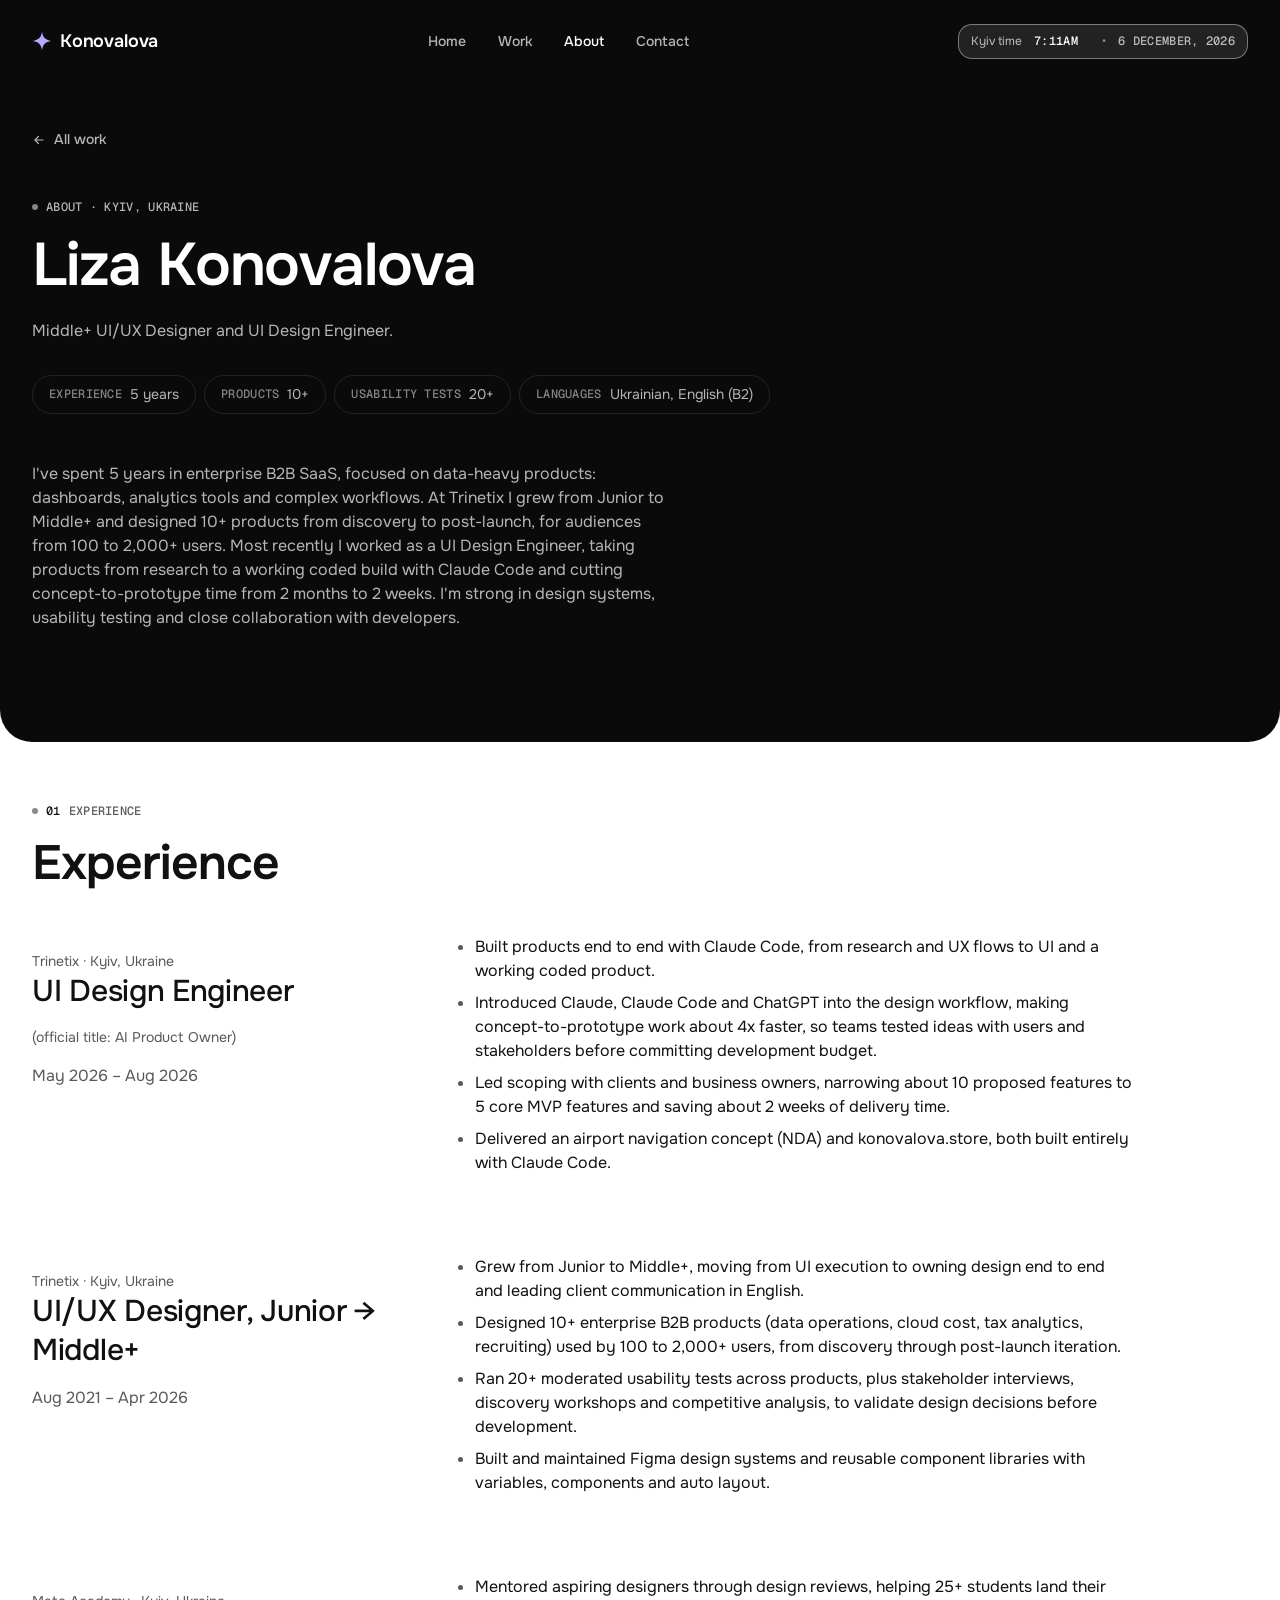
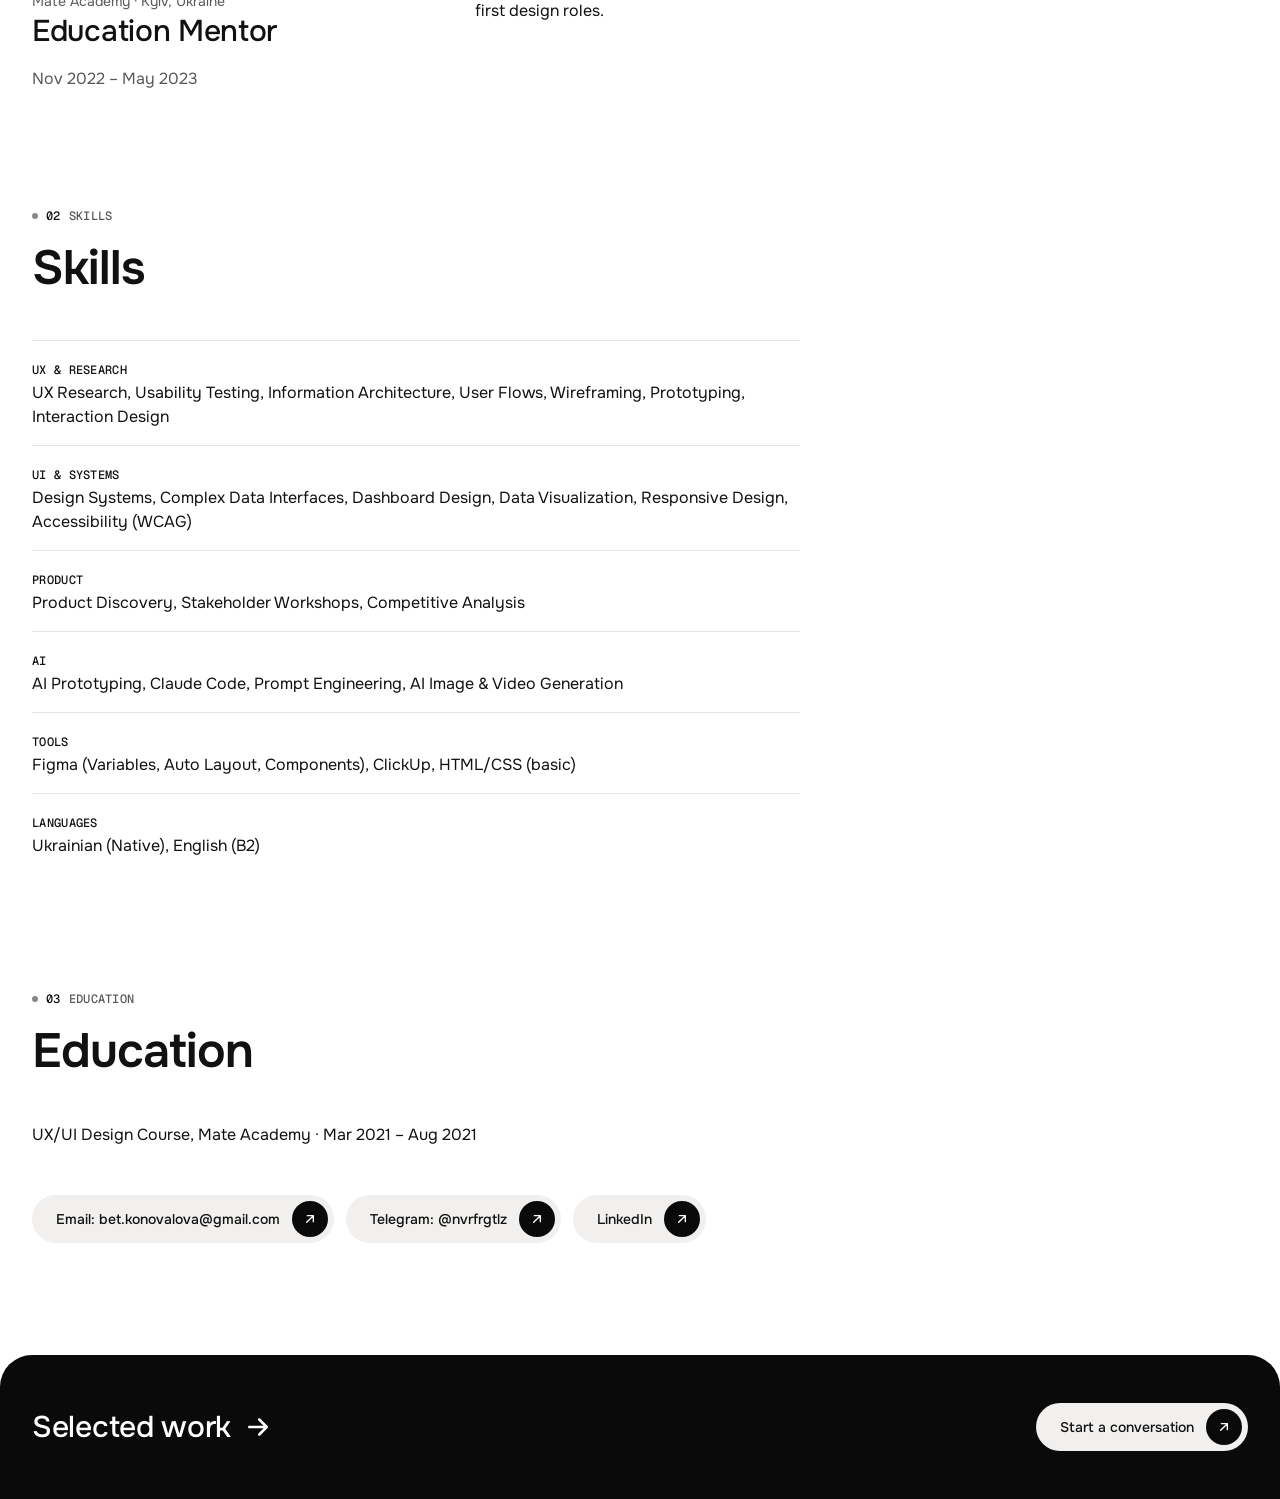
==== about/index.html @ 237c2716 "About page from CV, nav, hero and numbers Co-Authored-By: Claude Opus 5.5 <noreply@anthropic.com>" ====
<!doctype html>
<html lang="en">
<head>
<meta charset="utf-8">
<meta name="viewport" content="width=device-width, initial-scale=1, viewport-fit=cover">
<title>About — Konovalova</title>
<meta name="description" content="Liza Konovalova, Middle+ UI/UX Designer and UI Design Engineer in Kyiv. Enterprise B2B SaaS, data-heavy products.">
<link rel="icon" href="data:image/svg+xml,%3Csvg xmlns='http://www.w3.org/2000/svg' viewBox='0 0 48 48'%3E%3Cpath fill='%230a0a0a' d='M24 2c2.2 13.8 7.9 19.6 22 22-14.1 2.4-19.8 8.2-22 22-2.2-13.8-7.9-19.6-22-22 14.1-2.4 19.8-8.2 22-22Z'/%3E%3C/svg%3E">
<meta name="theme-color" content="#0a0a0a">
<link rel="preconnect" href="https://fonts.googleapis.com">
<link rel="preconnect" href="https://fonts.gstatic.com" crossorigin>
<link rel="stylesheet" href="https://fonts.googleapis.com/css2?family=Onest:wght@400;500;600&family=Geist+Mono:wght@500&display=swap">
<link rel="stylesheet" href="../shared/type.css">
<link rel="stylesheet" href="../shared/components.css">
<link rel="stylesheet" href="../cases/shared/case.css">
<style>
/* About page: the row of contact buttons under Education (shared .pill, §4.1); gap = the .75rem used across case blocks */
.ab-links{display:flex;flex-wrap:wrap;gap:.75rem}
/* "(opens in a new tab)" for screen readers only (the homepage defines .sr in its own styles) */
.ab-links .sr{position:absolute;width:1px;height:1px;overflow:hidden;clip-path:inset(50%);white-space:nowrap}
</style>
</head>
<body>

<svg width="0" height="0" style="position:absolute" aria-hidden="true">
  <symbol id="i-logo" viewBox="0 0 48 48"><path fill="currentColor" d="M24 2c2.2 13.8 7.9 19.6 22 22-14.1 2.4-19.8 8.2-22 22-2.2-13.8-7.9-19.6-22-22 14.1-2.4 19.8-8.2 22-22Z"/></symbol>
  <symbol id="i-r" viewBox="0 0 24 24"><path fill="none" stroke="currentColor" stroke-width="2" stroke-linecap="round" stroke-linejoin="round" d="M5 12h14M13 6l6 6-6 6"/></symbol>
  <symbol id="i-l" viewBox="0 0 24 24"><path fill="none" stroke="currentColor" stroke-width="2" stroke-linecap="round" stroke-linejoin="round" d="M19 12H5M11 6l-6 6 6 6"/></symbol>
  <symbol id="i-ur" viewBox="0 0 24 24"><path fill="none" stroke="currentColor" stroke-width="2" stroke-linecap="round" stroke-linejoin="round" d="M7 17 17 7M8 7h9v9"/></symbol>
</svg>

<a class="skip t-label" href="#main">Skip to content</a>

<div class="ink case-hero">
  <header class="top" id="hdr">
    <div class="shell">
      <a class="logo" href="../prototype/index.html" aria-label="Liza Konovalova, home" data-holo="md"><svg class="ico" aria-hidden="true"><use href="#i-logo"/></svg>Konovalova</a>
      <nav aria-label="Primary"><ul class="pnav t-label">
        <li><a href="../prototype/index.html#home">Home</a></li>
        <li><a href="../prototype/index.html#works">Work</a></li>
        <li><a href="index.html" aria-current="page">About</a></li>
        <li><a href="../prototype/index.html#contact">Contact</a></li>
      </ul></nav>
      <div class="chip t-caption"><span class="lbl">Kyiv time</span><span class="t t-mono" data-time>9:41am</span><span class="sep">•</span><span class="dt t-mono" data-date>5 November, 2026</span></div>
    </div>
  </header>

  <section class="shell intro" id="intro" aria-labelledby="intro-title">
    <a class="back t-label" href="../prototype/index.html#works" data-holo="md"><svg class="ico" aria-hidden="true"><use href="#i-l"/></svg>All work</a>
    <div><span class="eyebrow t-mono">About · Kyiv, Ukraine</span></div>
    <h1 class="t-h1" id="intro-title" tabindex="-1">Liza Konovalova</h1>
    <p class="sum t-body">Middle+ UI/UX Designer and UI Design Engineer.</p>
    <ul class="tags t-body-sm" aria-label="Facts">
      <li><b class="t-mono">Experience</b>5 years</li>
      <li><b class="t-mono">Products</b>10+</li>
      <li><b class="t-mono">Usability tests</b>20+</li>
      <li><b class="t-mono">Languages</b>Ukrainian, English (B2)</li>
    </ul>
    <p class="ctx t-body">I've spent 5 years in enterprise B2B SaaS, focused on data-heavy products: dashboards, analytics tools and complex workflows. At Trinetix I grew from Junior to Middle+ and designed 10+ products from discovery to post-launch, for audiences from 100 to 2,000+ users. Most recently I worked as a UI Design Engineer, taking products from research to a working coded build with Claude Code and cutting concept-to-prototype time from 2 months to 2 weeks. I'm strong in design systems, usability testing and close collaboration with developers.</p>
  </section>
</div>

<main id="main">
  <!-- About page (DESIGN.md §4.17 "About page"): the case shell and .cb-* components only, light body. Copy: ~/Documents/nxp_screens/about-copy.md (v1, from the CV). No phone number. -->

  <section class="shell cb-section" id="experience" aria-labelledby="experience-h">
    <div class="cb-head">
      <span class="eyebrow t-mono"><span class="cb-num">01</span>Experience</span>
      <h2 class="t-h2" id="experience-h">Experience</h2>
    </div>
    <div class="cb-feature">
      <div class="cb-ftext"><p class="t-body-sm">Trinetix · Kyiv, Ukraine</p><h3 class="t-h4">UI Design Engineer</h3><p class="t-body-sm">(official title: AI Product Owner)</p><p class="t-body">May 2026 – Aug 2026</p></div>
      <div class="cb-fmedia">
        <div class="cb-prose t-body"><ul>
            <li>Built products end to end with Claude Code, from research and UX flows to UI and a working coded product.</li>
            <li>Introduced Claude, Claude Code and ChatGPT into the design workflow, making concept-to-prototype work about 4x faster, so teams tested ideas with users and stakeholders before committing development budget.</li>
            <li>Led scoping with clients and business owners, narrowing about 10 proposed features to 5 core MVP features and saving about 2 weeks of delivery time.</li>
            <li>Delivered an airport navigation concept (NDA) and konovalova.store, both built entirely with Claude Code.</li>
        </ul></div>
      </div>
    </div>
    <div class="cb-feature">
      <div class="cb-ftext"><p class="t-body-sm">Trinetix · Kyiv, Ukraine</p><h3 class="t-h4">UI/UX Designer, Junior → Middle+</h3><p class="t-body">Aug 2021 – Apr 2026</p></div>
      <div class="cb-fmedia">
        <div class="cb-prose t-body"><ul>
            <li>Grew from Junior to Middle+, moving from UI execution to owning design end to end and leading client communication in English.</li>
            <li>Designed 10+ enterprise B2B products (data operations, cloud cost, tax analytics, recruiting) used by 100 to 2,000+ users, from discovery through post-launch iteration.</li>
            <li>Ran 20+ moderated usability tests across products, plus stakeholder interviews, discovery workshops and competitive analysis, to validate design decisions before development.</li>
            <li>Built and maintained Figma design systems and reusable component libraries with variables, components and auto layout.</li>
        </ul></div>
      </div>
    </div>
    <div class="cb-feature">
      <div class="cb-ftext"><p class="t-body-sm">Mate Academy · Kyiv, Ukraine</p><h3 class="t-h4">Education Mentor</h3><p class="t-body">Nov 2022 – May 2023</p></div>
      <div class="cb-fmedia">
        <div class="cb-prose t-body"><ul>
            <li>Mentored aspiring designers through design reviews, helping 25+ students land their first design roles.</li>
        </ul></div>
      </div>
    </div>
  </section>

  <section class="shell cb-section" id="skills" aria-labelledby="skills-h">
    <div class="cb-head">
      <span class="eyebrow t-mono"><span class="cb-num">02</span>Skills</span>
      <h2 class="t-h2" id="skills-h">Skills</h2>
    </div>
    <ul class="cb-outcomes t-body">
      <li><span class="t-mono">UX &amp; Research</span><p>UX Research, Usability Testing, Information Architecture, User Flows, Wireframing, Prototyping, Interaction Design</p></li>
      <li><span class="t-mono">UI &amp; Systems</span><p>Design Systems, Complex Data Interfaces, Dashboard Design, Data Visualization, Responsive Design, Accessibility (WCAG)</p></li>
      <li><span class="t-mono">Product</span><p>Product Discovery, Stakeholder Workshops, Competitive Analysis</p></li>
      <li><span class="t-mono">AI</span><p>AI Prototyping, Claude Code, Prompt Engineering, AI Image &amp; Video Generation</p></li>
      <li><span class="t-mono">Tools</span><p>Figma (Variables, Auto Layout, Components), ClickUp, HTML/CSS (basic)</p></li>
      <li><span class="t-mono">Languages</span><p>Ukrainian (Native), English (B2)</p></li>
    </ul>
  </section>

  <section class="shell cb-section" id="education" aria-labelledby="education-h">
    <div class="cb-head">
      <span class="eyebrow t-mono"><span class="cb-num">03</span>Education</span>
      <h2 class="t-h2" id="education-h">Education</h2>
    </div>
    <div class="cb-flow">
      <div class="cb-prose t-body"><p>UX/UI Design Course, Mate Academy · Mar 2021 – Aug 2021</p></div>
      <div class="ab-links" aria-label="Contact">
        <a class="pill light arrow" href="mailto:bet.konovalova@gmail.com">Email: bet.konovalova@gmail.com<span class="bd"><svg class="ico ur" aria-hidden="true"><use href="#i-ur"/></svg></span></a>
        <a class="pill light arrow" href="https://t.me/nvrfrgtlz" target="_blank" rel="noopener noreferrer">Telegram: @nvrfrgtlz<span class="sr"> (opens in a new tab)</span><span class="bd"><svg class="ico ur" aria-hidden="true"><use href="#i-ur"/></svg></span></a>
        <a class="pill light arrow" href="https://www.linkedin.com/in/liza-konovalova-35927a20b" target="_blank" rel="noopener noreferrer">LinkedIn<span class="sr"> (opens in a new tab)</span><span class="bd"><svg class="ico ur" aria-hidden="true"><use href="#i-ur"/></svg></span></a>
      </div>
    </div>
  </section>
</main>

<!-- End block (DESIGN.md §4.17): left "Selected work →" to the homepage work section, right the standard contact button. -->
<section class="ink case-end" id="case-end" aria-label="Next">
  <div class="shell">
    <a class="cend-next" href="../prototype/index.html#works" data-holo="md"><span class="t t-h4">Selected work<svg class="ico r" aria-hidden="true"><use href="#i-r"/></svg></span></a>
    <a class="pill light arrow" href="../prototype/index.html#contact" data-holo="md">Start a conversation<span class="bd"><svg class="ico ur" aria-hidden="true"><use href="#i-ur"/></svg></span></a>
  </div>
</section>

<script src="../cases/shared/case.js"></script>
</body>
</html>
---- shared/type.css ----
/* Type scale (DESIGN.md §2.2, v1 2026-11-05). Linked by the homepage and every case page.
   Text uses a .t-* class or the --t-* tokens only; a new size needs a new §2.2 row first.
   Sizes step at 640 / 768; the root clamp (T8) makes rem fluid, so no vw here (T7).
   Small + uppercase = mono; sentence case = Onest. Watermark and logo are component styles, not in this scale. */
:root{
  --font:"Onest", "Helvetica Neue", Arial, sans-serif;
  --font-mono:"Geist Mono", ui-monospace, Menlo, monospace;

  --t-display-size:3rem;   --t-display-w:700; --t-display-lh:1;    --t-display-ls:-.04em;
  --t-stat-size:3rem;      --t-stat-w:600;    --t-stat-lh:1;       --t-stat-ls:-.02em;
  --t-h1-size:2.25rem;     --t-h1-w:600;      --t-h1-lh:1;         --t-h1-ls:-.02em;
  --t-h2-size:2.25rem;     --t-h2-w:600;      --t-h2-lh:1;         --t-h2-ls:-.02em;
  --t-h3-size:1.875rem;    --t-h3-w:500;      --t-h3-lh:1.1;       --t-h3-ls:-.01em;
  --t-h4-size:1.5rem;      --t-h4-w:500;      --t-h4-lh:1.3;       --t-h4-ls:-.01em;
  --t-h5-size:1.5rem;      --t-h5-w:500;      --t-h5-lh:1.3;       --t-h5-ls:-.01em;
  --t-body-size:1rem;      --t-body-w:400;    --t-body-lh:1.5;     --t-body-ls:0;
  --t-body-sm-size:.875rem;--t-body-sm-w:400; --t-body-sm-lh:1.5;  --t-body-sm-ls:0;
  --t-label-size:.875rem;  --t-label-w:500;   --t-label-lh:1.25;   --t-label-ls:0;
  --t-caption-size:.75rem; --t-caption-w:400; --t-caption-lh:1.4;  --t-caption-ls:0;
  --t-mono-size:.75rem;    --t-mono-w:500;    --t-mono-lh:1.25;    --t-mono-ls:.025em;
}
@media (min-width:640px){:root{--t-stat-size:3.75rem;--t-display-size:3.75rem;--t-h1-size:3rem;--t-h2-size:3rem;--t-h4-size:1.875rem}}
@media (min-width:768px){:root{--t-stat-size:4.5rem;--t-display-size:4.5rem;--t-h1-size:3.75rem;--t-h3-size:2.25rem}}

.t-display{font-family:var(--font);font-size:var(--t-display-size);font-weight:var(--t-display-w);line-height:var(--t-display-lh);letter-spacing:var(--t-display-ls)}
.t-stat{font-family:var(--font-mono);font-size:var(--t-stat-size);font-weight:var(--t-stat-w);line-height:var(--t-stat-lh);letter-spacing:var(--t-stat-ls);font-variant-numeric:tabular-nums}
.t-h1{font-family:var(--font);font-size:var(--t-h1-size);font-weight:var(--t-h1-w);line-height:var(--t-h1-lh);letter-spacing:var(--t-h1-ls)}
.t-h2{font-family:var(--font);font-size:var(--t-h2-size);font-weight:var(--t-h2-w);line-height:var(--t-h2-lh);letter-spacing:var(--t-h2-ls)}
.t-h3{font-family:var(--font);font-size:var(--t-h3-size);font-weight:var(--t-h3-w);line-height:var(--t-h3-lh);letter-spacing:var(--t-h3-ls)}
.t-h4{font-family:var(--font);font-size:var(--t-h4-size);font-weight:var(--t-h4-w);line-height:var(--t-h4-lh);letter-spacing:var(--t-h4-ls)}
.t-h5{font-family:var(--font);font-size:var(--t-h5-size);font-weight:var(--t-h5-w);line-height:var(--t-h5-lh);letter-spacing:var(--t-h5-ls)}
.t-body{font-family:var(--font);font-size:var(--t-body-size);font-weight:var(--t-body-w);line-height:var(--t-body-lh);letter-spacing:var(--t-body-ls)}
.t-body-sm{font-family:var(--font);font-size:var(--t-body-sm-size);font-weight:var(--t-body-sm-w);line-height:var(--t-body-sm-lh);letter-spacing:var(--t-body-sm-ls)}
.t-label{font-family:var(--font);font-size:var(--t-label-size);font-weight:var(--t-label-w);line-height:var(--t-label-lh);letter-spacing:var(--t-label-ls)}
.t-caption{font-family:var(--font);font-size:var(--t-caption-size);font-weight:var(--t-caption-w);line-height:var(--t-caption-lh);letter-spacing:var(--t-caption-ls)}
.t-mono{font-family:var(--font-mono);font-size:var(--t-mono-size);font-weight:var(--t-mono-w);line-height:var(--t-mono-lh);letter-spacing:var(--t-mono-ls);text-transform:uppercase;font-variant-numeric:tabular-nums}
---- shared/components.css ----
/* Shared components, linked from prototype/index.html and every case page (DESIGN.md §4.1, §4.17).
   Values are the homepage's, so both pages render the same button. Tokens come from the page's :root and ../shared/type.css (§2.2). */

/* pill button (§4.1), incl. the contact button "Start a conversation" (.pill.light.arrow) */
.pill{display:inline-flex;align-items:center;gap:.75rem;border-radius:var(--r-pill);font-family:var(--font);font-size:var(--t-label-size);font-weight:var(--t-label-w);line-height:var(--t-label-lh);letter-spacing:var(--t-label-ls);padding:.875rem 1.75rem;transition:transform .35s var(--ease-hover)}
.pill.arrow{padding:.375rem .375rem .375rem 1.5rem}
.pill .bd{width:2.25rem;height:2.25rem;display:grid;place-items:center;border-radius:var(--r-pill);font-size:1rem;background:var(--ink);color:var(--on-ink)}
.pill .bd .ico{transition:transform .35s var(--ease-hover)}
.pill.dark{background:var(--ink);color:var(--on-ink)}.pill.dark .bd{background:var(--on-ink);color:var(--ink)}
.pill.light{background:var(--surface);color:var(--foreground)}
.pill.outline{border:1px solid var(--line);background:transparent}
@media (hover:hover){
  .pill:hover{transform:scale(1.04)}
  .pill:hover .bd .r{transform:translateX(3px)}
  .pill:hover .bd .ur{transform:translate(2px,-2px)}
}
---- cases/shared/case.css ----
/* Case page shell (DESIGN.md §4.17): header → dark intro block → case body (<main>) → end block. No footer.
   Main DESIGN.md tokens only, never --dg-* or another case's prefix. Every case links this file and never restyles it;
   a case's own look lives inside <main> under its own scope class (e.g. .digest, §5.7).
   Needs ../../shared/type.css (text styles, §2.2) and ../../shared/components.css (contact button .pill, §4.1). */

/* tokens: DESIGN.md §2.0 (v1) */
:root{
  color-scheme:light;
  --background:#ffffff; --surface:#f1f0ee; --surface-2:#e3e2df; --surface-soft:rgba(241,240,238,.5); --ink:#0a0a0a;
  --foreground:#111111; --text:var(--foreground); --text-2:rgba(17,17,17,.7); --text-3:rgba(17,17,17,.5);
  --on-ink:#ffffff; --on-ink-2:rgba(255,255,255,.7); --on-ink-3:rgba(255,255,255,.5);
  --line:#e6e5e2; --line-on-ink:rgba(255,255,255,.1); --border-ctl:rgba(17,17,17,.5); --border-on-ink:rgba(255,255,255,.4);
  --accent:#4f5bd5; --error:#b42318;
  --holo-1:#6fe3e1; --holo-2:#b9a7ff; --holo-3:#ffc7a3;
  --holo-gradient:linear-gradient(135deg,var(--holo-1),var(--holo-2),var(--holo-3));
  --glass-rest:rgba(255,255,255,.1); --glass-hover:rgba(255,255,255,.2);
  --ring-light:var(--accent); --ring-ink:var(--on-ink);
  --font:"Onest", "Helvetica Neue", Arial, sans-serif;
  --font-mono:"Geist Mono", ui-monospace, Menlo, monospace;
  --r-card:2rem; --r-card-sm:1.25rem; --r-ctl:.875rem; --r-pill:9999px;
  --shadow-sm:0 1px 2px rgba(0,0,0,.05); --shadow-panel:0 25px 50px -12px rgba(0,0,0,.25); --ring-hairline:0 0 0 1px;
  --blur-ctl:blur(4px); --blur-card:blur(12px); --blur-overlay:blur(16px); --blur-lens:blur(1.4px) saturate(1.8);
  --z-bg:0; --z-decor:1; --z-raised:10; --z-content:20; --z-header:50;
  --z-lens:99; --z-cursor:100; --z-modal:110; --z-nav:115; --z-loader:120; --z-skip:130;
  --ease-spring:cubic-bezier(.22,1,.36,1); --ease-line:cubic-bezier(.215,.61,.355,1);
  --ease-word:cubic-bezier(.165,.84,.44,1); --ease-hover:cubic-bezier(.2,.8,.2,1);
  --dur-micro:300ms; --dur-surface:450ms; --dur-item:500ms; --dur-overlay:400ms; --dur-exit:600ms;
  --dur-word:700ms; --dur-reveal:800ms; --dur-line:900ms;
  --stagger-list:80ms; --stagger-line:120ms; --stagger-word:35ms;
}

/* base */
*{box-sizing:border-box;margin:0;padding:0}
html{font-size:clamp(16px, calc(5.3333px + .5555vw), 21.3333px);-webkit-font-smoothing:antialiased}
body{background:var(--background);color:var(--text);font-family:var(--font);overflow-x:hidden}
a{color:inherit;text-decoration:none}
button{font:inherit;color:inherit;background:none;border:none;cursor:pointer}
ul,ol{list-style:none}
:focus-visible{outline:2px solid var(--ring-light);outline-offset:2px}
.ink :focus-visible{outline-color:var(--ring-ink)}
.shell{max-width:88rem;margin-inline:auto;padding-left:max(1.25rem, env(safe-area-inset-left, 0px));padding-right:max(1.25rem, env(safe-area-inset-right, 0px))}
@media (min-width:640px){.shell{padding-left:max(2rem, env(safe-area-inset-left, 0px));padding-right:max(2rem, env(safe-area-inset-right, 0px))}}
.ico{width:1em;height:1em;display:inline-block;flex:none}
.sr{position:absolute;width:1px;height:1px;margin:-1px;overflow:hidden;clip:rect(0 0 0 0);white-space:nowrap}
.skip{position:absolute;left:-999px}
.skip:focus{position:fixed;left:1rem;top:1rem;z-index:var(--z-skip);border-radius:var(--r-ctl);background:var(--ink);padding:.5rem 1rem;color:var(--on-ink)}

/* eyebrow (§4.2) */
.eyebrow{display:inline-flex;align-items:center;gap:.5rem;color:var(--text-2)}
.eyebrow::before{content:"";width:.375rem;height:.375rem;border-radius:var(--r-pill);background:var(--text-3)}
.ink .eyebrow{color:var(--on-ink-2)}.ink .eyebrow::before{background:var(--on-ink-3)}

/* ink sheets: header + intro on one sheet (D6), end block mirrors it */
.ink{background:var(--ink);color:var(--on-ink)}
.case-hero{border-radius:0 0 var(--r-card) var(--r-card)}

/* header (§4.7, single on-ink variant; no menu button on case pages) */
header.top{position:relative;z-index:var(--z-header)}
header.top .shell{display:flex;align-items:center;justify-content:space-between;gap:1.5rem;padding-block:1.25rem}
@media (min-width:640px){header.top .shell{padding-block:1.5rem}}
.logo{display:flex;align-items:center;gap:.5rem;font-size:1.125rem;font-weight:600;letter-spacing:-.01em;transition:transform var(--dur-micro) var(--ease-hover)}
.logo .ico{font-size:1.25rem;color:var(--holo-2)}
@media (hover:hover){.logo:hover{transform:scale(1.04)}}
.logo:focus-visible{transform:scale(1.04)}
.pnav{display:none;gap:2rem}
.pnav a{display:inline-block;color:var(--on-ink-2);transition:transform var(--dur-micro) var(--ease-hover),color var(--dur-micro) var(--ease-hover)}
.pnav a[aria-current]{color:var(--on-ink)}
@media (hover:hover){.pnav a:hover{transform:translateY(-2px);color:var(--on-ink)}}
.pnav a:focus-visible{transform:translateY(-2px);color:var(--on-ink)}
@media (min-width:1024px){.pnav{display:flex}}
.chip{display:none;align-items:center;gap:.75rem;border:1px solid var(--border-on-ink);background:var(--glass-rest);backdrop-filter:var(--blur-ctl);-webkit-backdrop-filter:var(--blur-ctl);border-radius:var(--r-ctl);padding:.5rem .75rem;color:var(--on-ink-2)}
.chip .t{min-width:3.5rem;color:var(--on-ink)}.chip .sep{color:var(--on-ink-3)}
@media (min-width:768px){.chip{display:flex}}

/* dark intro block: ← All work, eyebrow, title, summary, fact chips, context */
.intro{padding-top:2.5rem;padding-bottom:5rem}
@media (min-width:1024px){.intro{padding-top:3rem;padding-bottom:7rem}}
.back{display:inline-flex;align-items:center;gap:.5rem;color:var(--on-ink-2);transition:color var(--dur-micro) var(--ease-hover),transform var(--dur-micro) var(--ease-hover)}
@media (hover:hover){.back:hover{color:var(--on-ink);transform:translateX(-4px)}}
.back:focus-visible{color:var(--on-ink);transform:translateX(-4px)}
.intro .eyebrow{margin-top:3rem}
.intro h1{margin-top:1.25rem;max-width:18ch}
.intro h1:focus{outline:none}
.intro h1:focus-visible{outline:2px solid var(--ring-ink)}
.intro .sum{margin-top:1.5rem;max-width:40rem;color:var(--on-ink-2)}
.tags{margin-top:2rem;display:flex;flex-wrap:wrap;gap:.5rem}
.tags li{display:inline-flex;gap:.5rem;border:1px solid var(--line-on-ink);border-radius:var(--r-pill);padding:.5rem 1rem;color:var(--on-ink-2)}
.tags b{color:var(--on-ink-3);align-self:center}
.intro .ctx{margin-top:3rem;max-width:40rem;color:var(--on-ink-2)}

/* end block: full-bleed ink sheet; left = next case (or ← All work), right = the shared contact button */
.case-end{border-radius:var(--r-card) var(--r-card) 0 0}
.case-end .shell{display:flex;flex-direction:column;gap:2rem;padding-top:2.5rem;padding-bottom:2.5rem}
@media (min-width:1024px){.case-end .shell{flex-direction:row;align-items:center;justify-content:space-between;padding-top:3rem;padding-bottom:3rem}}
.cend-next{display:flex;flex-direction:column;gap:1rem;color:var(--on-ink)}
.cend-next .k{display:inline-flex;align-items:center;gap:.5rem;color:var(--on-ink-2);transition:color var(--dur-micro) var(--ease-hover)}
.cend-next .t{display:inline-flex;align-items:center;gap:.75rem}
.cend-next .ico{transition:transform var(--dur-micro) var(--ease-hover)}
@media (hover:hover){.cend-next:hover .k{color:var(--on-ink)}.cend-next:hover .r{transform:translateX(4px)}.cend-next:hover .l{transform:translateX(-4px)}}
.cend-next:focus-visible .k{color:var(--on-ink)}.cend-next:focus-visible .r{transform:translateX(4px)}.cend-next:focus-visible .l{transform:translateX(-4px)}

/* ---------- case body components (DESIGN.md §4.17 "Case body components"): .cb-* inside <main>, light page ---------- */
:root{
  --cb-measure:62ch;          /* prose line length */
  --cb-col:48rem;             /* text column: section head, prose block, inset figure */
  --cb-sticky-top:2rem;       /* feature-row text offset; the case header is not sticky, so this is the gap to the viewport top */
  --cb-crop:16/10;            /* crop figure window for tall screenshots */
  --cb-step-w:80%;            /* steps strip item width below 1024: the next item peeks as the overflow hint */
  --cb-step-w-lg:40%;         /* steps strip item width at >=1024: about 2.5 items in view, so form screenshots stay readable and the next one peeks in */
}
.cb-section{padding-block:2.5rem;scroll-margin-top:var(--cb-sticky-top)}
@media (min-width:1024px){.cb-section{padding-block:3.5rem}}
main>.cb-section:last-child{padding-bottom:5rem}
@media (min-width:1024px){main>.cb-section:last-child{padding-bottom:7rem}}
.cb-head{max-width:var(--cb-col);margin-bottom:3rem}
.cb-num{color:var(--text)}
.cb-head h2{margin-top:1.25rem}
.cb-lead{margin-top:1.5rem;max-width:var(--cb-measure);color:var(--text-2)}
.cb-flow>*+*{margin-top:3rem}

/* summary: Problem / What I did / Outcome */
.cb-summary{padding-block:5rem 2.5rem}
@media (min-width:1024px){.cb-summary{padding-block:7rem 3.5rem}}
/* a Summary after an opening section (e.g. the first figure) takes normal section spacing: 2.5 + 2.5 = 5rem, 3.5 + 3.5 = 7rem */
.cb-section+.cb-summary{padding-top:2.5rem}
@media (min-width:1024px){.cb-section+.cb-summary{padding-top:3.5rem}}
.cb-summary dl{display:grid;grid-template-columns:1fr;gap:2rem}
@media (min-width:1024px){.cb-summary dl{grid-template-columns:repeat(3,1fr);gap:2.5rem}}
.cb-summary dl>div{border-top:1px solid var(--line);padding-top:1rem}
.cb-summary dt{color:var(--text-2)}
.cb-summary dd{margin-top:.75rem;max-width:var(--cb-measure)}

/* prose */
.cb-prose{max-width:var(--cb-col)}
.cb-prose>*{max-width:var(--cb-measure)}
.cb-prose>*+*{margin-top:1rem}
.cb-prose ul,.cb-prose ol{padding-left:1.5rem}
.cb-prose ul{list-style:disc}
.cb-prose ol{list-style:decimal}
.cb-prose li+li{margin-top:.5rem}
.cb-prose li::marker{color:var(--text-2)}

/* figure: frame + media + caption */
.cb-figure--inset{max-width:var(--cb-col)}
.cb-frame{display:flex;flex-direction:column;gap:.75rem;border-radius:var(--r-card-sm);background:var(--surface);padding:.75rem}
@media (min-width:1024px){.cb-frame{padding:1rem}}
.cb-media{position:relative;overflow:hidden;border-radius:var(--r-ctl);box-shadow:var(--ring-hairline) var(--line)}
.cb-media img{display:block;width:100%;height:auto}
.cb-figure--crop .cb-media{aspect-ratio:var(--cb-crop)}
.cb-figure--crop .cb-media img{height:100%;object-fit:cover;object-position:top}
.cb-figure--crop .cb-ph{align-content:start}
.cb-figure figcaption{margin-top:.75rem;max-width:var(--cb-measure);color:var(--text-2)}
.cb-pair{display:grid;grid-template-columns:1fr;gap:1.5rem}
@media (min-width:1024px){.cb-pair{grid-template-columns:1fr 1fr}}
.cb-stack{display:flex;flex-direction:column;gap:1.5rem}
/* placeholder image (template only): gray box with its label */
.cb-ph{display:grid;place-items:center;width:100%;background:var(--surface-2);color:var(--text-2);text-align:center;padding:1rem}
.cb-ph--16x10{aspect-ratio:16/10}.cb-ph--16x9{aspect-ratio:16/9}.cb-ph--4x5{aspect-ratio:4/5}

/* steps: numbered flow; row on desktop, scroll-snap strip below 1024 */
.cb-steps{overflow-x:auto;scroll-snap-type:x mandatory;overscroll-behavior-x:contain;padding-bottom:.75rem}
.cb-steps:focus-visible{outline:2px solid var(--ring-light);outline-offset:2px}
.cb-steps ol{display:grid;grid-auto-flow:column;grid-auto-columns:var(--cb-step-w);gap:1rem}
.cb-steps li{scroll-snap-align:start}
.cb-steps .cb-sn{display:block;margin-bottom:.5rem;color:var(--text-2)}
@media (min-width:1024px){.cb-steps ol{grid-auto-columns:var(--cb-step-w-lg);gap:1.5rem}}

/* tag: neutral label on figures (Before, After, Shipped, Rejected, a role, a level) */
.cb-tag{align-self:flex-start;display:inline-flex;border:1px solid var(--line);border-radius:var(--r-pill);background:var(--background);padding:.25rem .75rem;color:var(--text-2)}

/* cards */
.cb-cards{display:grid;grid-template-columns:1fr;gap:1.5rem}
@media (min-width:1024px){.cb-cards{grid-auto-flow:column;grid-auto-columns:1fr}}
.cb-card{border:1px solid var(--line);border-radius:var(--r-card-sm);padding:1.5rem}
.cb-card p{margin-top:.75rem;color:var(--text-2)}

/* decision */
.cb-decision+.cb-decision{margin-top:5rem;border-top:1px solid var(--line);padding-top:5rem}
.cb-decision>*+*{margin-top:2rem}
.cb-decision .cb-dlabel{color:var(--text-2)}
.cb-decision h3{margin-top:1rem;max-width:var(--cb-col)}
.cb-dblock{max-width:var(--cb-col)}
.cb-dblock h4{color:var(--text-2)}
.cb-dblock p{margin-top:.75rem;max-width:var(--cb-measure)}
.cb-alts{display:grid;grid-template-columns:1fr;gap:1rem}
@media (min-width:640px){.cb-alts{grid-template-columns:1fr 1fr}}
@media (min-width:1024px){.cb-alts{grid-template-columns:repeat(4,1fr)}}
.cb-alts-text{max-width:var(--cb-col)}
.cb-alts-text li{display:flex;flex-wrap:wrap;align-items:center;gap:.5rem 1rem;border-top:1px solid var(--line);padding-block:1rem}
.cb-alts-text li span:last-child{flex-basis:100%;color:var(--text-2)}

/* feature row: text 4/12 + media 8/12, text sticky on desktop */
.cb-feature{display:flex;flex-direction:column;gap:2rem}
.cb-feature+.cb-feature,.cb-feature+.cb-flow{margin-top:5rem}
.cb-ftext{max-width:var(--cb-measure)}
.cb-ftext p{margin-top:1rem;color:var(--text-2)}
@media (min-width:1024px){
  .cb-feature{display:grid;grid-template-columns:repeat(12,1fr);gap:2.5rem;align-items:start}
  .cb-ftext{grid-column:1 / span 4;position:sticky;top:var(--cb-sticky-top)}
  .cb-fmedia{grid-column:5 / span 8}
  .cb-feature--flip .cb-ftext{grid-column:9 / span 4;grid-row:1}
  .cb-feature--flip .cb-fmedia{grid-column:1 / span 8;grid-row:1}
}

/* stats: number style = §2.2 stat */
.cb-stats{display:grid;grid-template-columns:repeat(2,1fr);column-gap:2rem;row-gap:3rem}
@media (min-width:1024px){.cb-stats{grid-template-columns:repeat(4,1fr)}}
.cb-stats dd{margin-top:.75rem;max-width:18ch}
.cb-stats .cb-src{display:block;margin-top:.5rem;color:var(--text-2)}
.cb-outcomes{max-width:var(--cb-col)}
.cb-outcomes li{border-top:1px solid var(--line);padding-block:1rem}
.cb-note{margin-top:2rem;color:var(--text-2)}

/* quote: role only, no names */
.cb-quote{max-width:var(--cb-col);border-left:1px solid var(--line);padding-left:1.5rem}
.cb-quote figcaption{margin-top:1rem;color:var(--text-2)}

/* todo (dev only): a frozen case has none */
.cb-todo{max-width:var(--cb-col);border:1px dashed var(--border-ctl);border-radius:var(--r-card-sm);background:var(--surface-soft);padding:1.5rem}
.cb-todo p{margin-top:.5rem;color:var(--text-2)}

@media (prefers-reduced-motion:reduce){
  *{animation:none!important;transition:none!important}
}
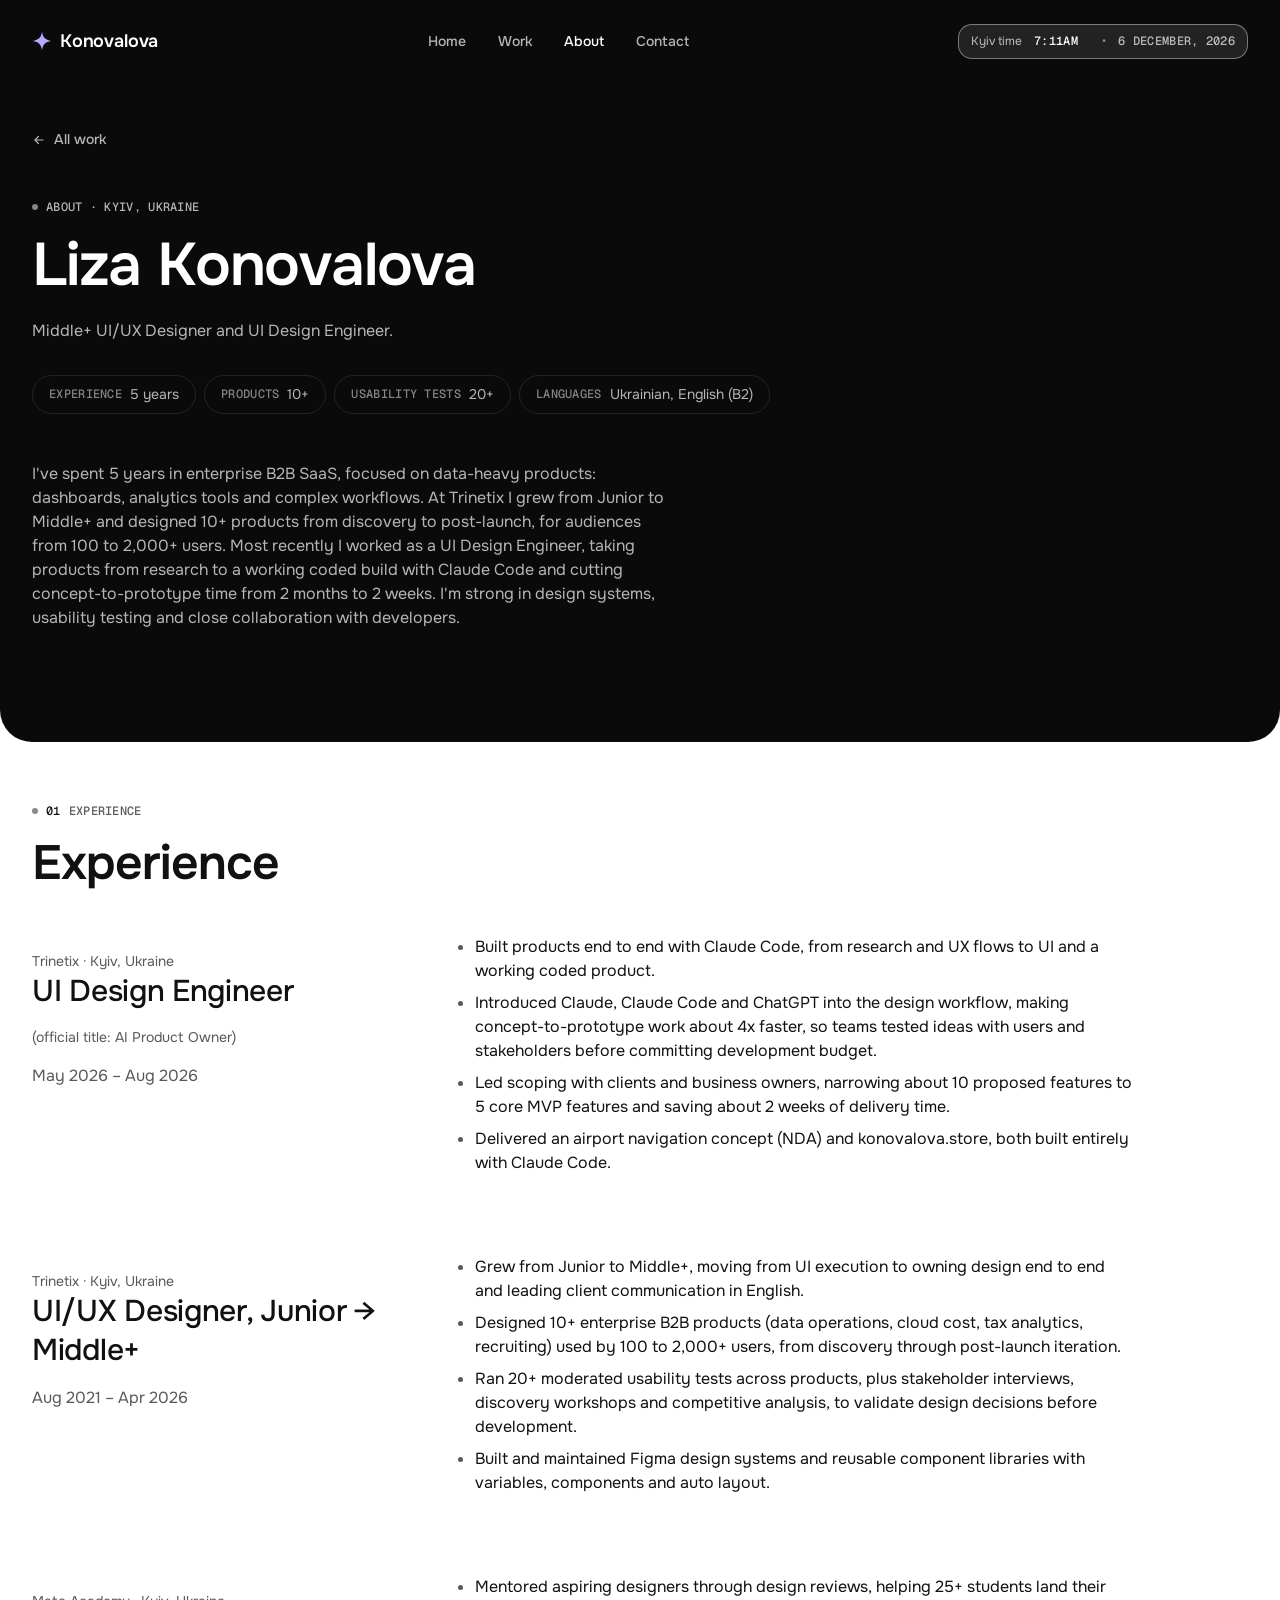
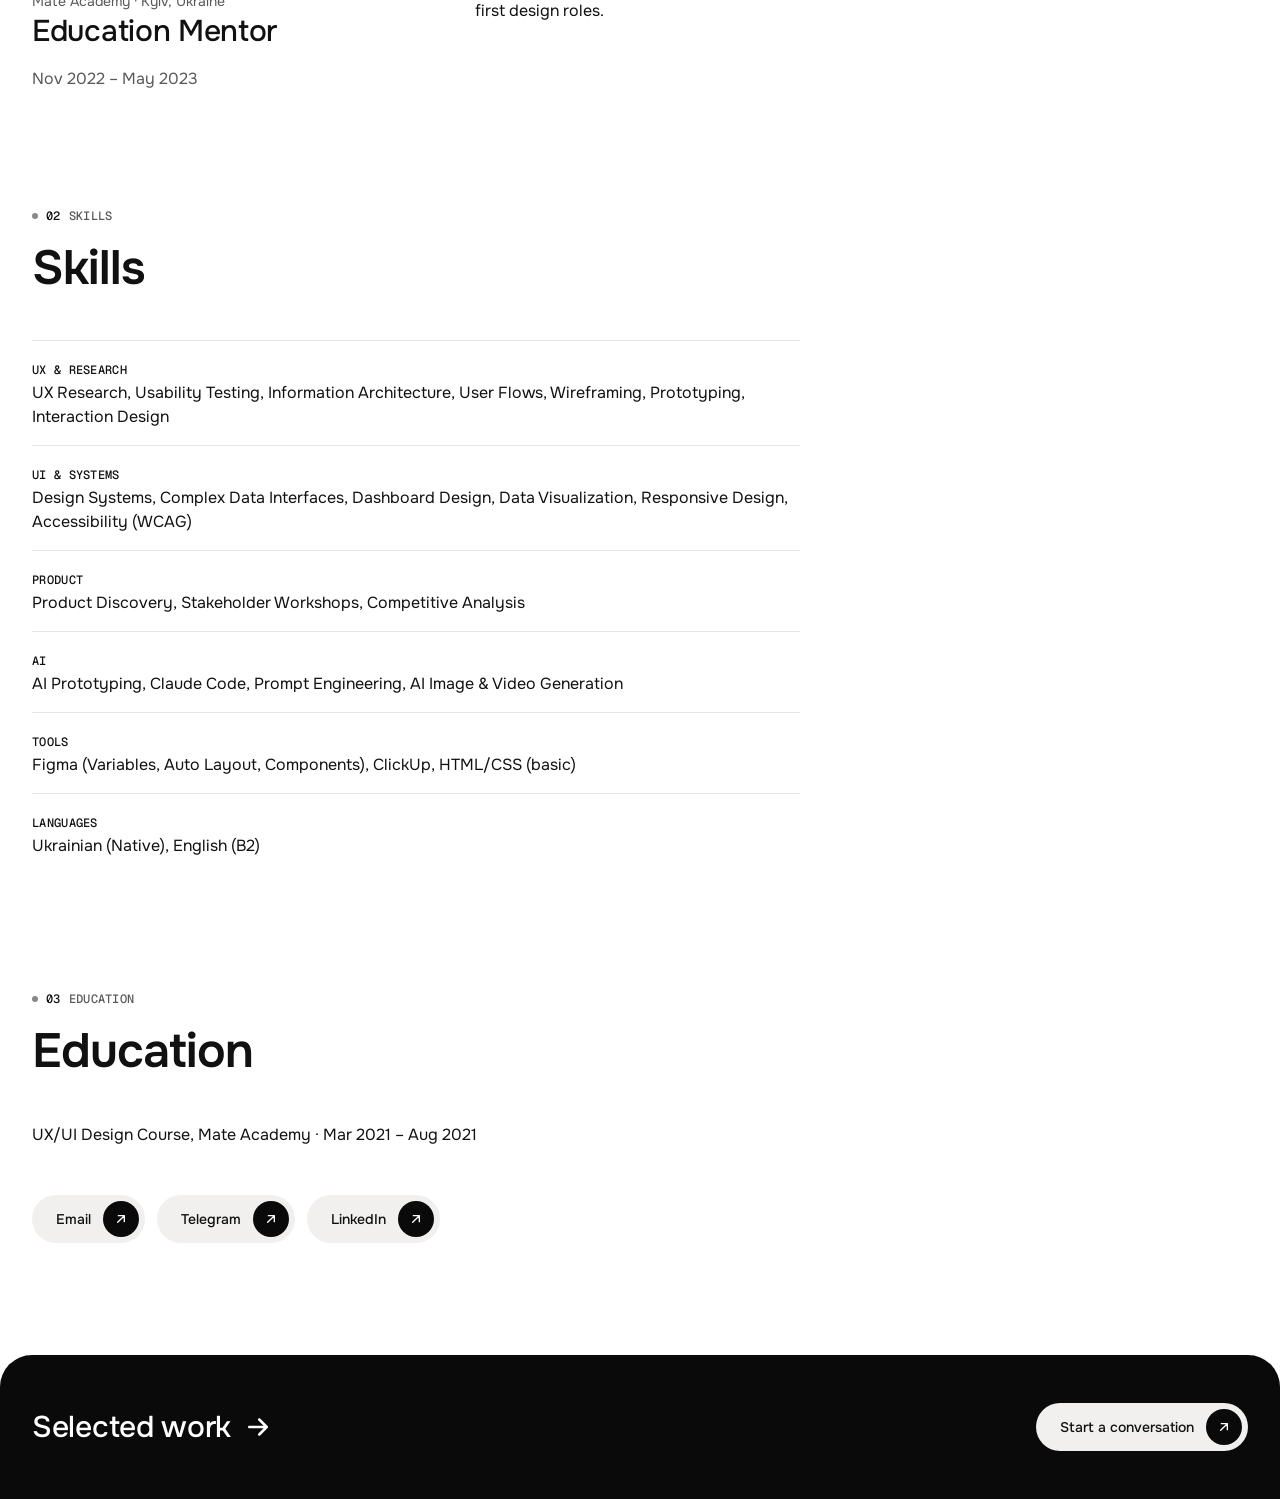
==== commit 31b64b73: "About: short contact labels Co-Authored-By: Claude Opus 5.5 <noreply@anthropic.com>" ====
--- a/about/index.html
+++ b/about/index.html
@@ -123,9 +123,9 @@
     <div class="cb-flow">
       <div class="cb-prose t-body"><p>UX/UI Design Course, Mate Academy · Mar 2021 – Aug 2021</p></div>
       <div class="ab-links" aria-label="Contact">
-        <a class="pill light arrow" href="mailto:bet.konovalova@gmail.com">Email: bet.konovalova@gmail.com<span class="bd"><svg class="ico ur" aria-hidden="true"><use href="#i-ur"/></svg></span></a>
-        <a class="pill light arrow" href="https://t.me/nvrfrgtlz" target="_blank" rel="noopener noreferrer">Telegram: @nvrfrgtlz<span class="sr"> (opens in a new tab)</span><span class="bd"><svg class="ico ur" aria-hidden="true"><use href="#i-ur"/></svg></span></a>
-        <a class="pill light arrow" href="https://www.linkedin.com/in/liza-konovalova-35927a20b" target="_blank" rel="noopener noreferrer">LinkedIn<span class="sr"> (opens in a new tab)</span><span class="bd"><svg class="ico ur" aria-hidden="true"><use href="#i-ur"/></svg></span></a>
+        <a class="pill light arrow" href="mailto:bet.konovalova@gmail.com" aria-label="Email bet.konovalova@gmail.com">Email<span class="bd"><svg class="ico ur" aria-hidden="true"><use href="#i-ur"/></svg></span></a>
+        <a class="pill light arrow" href="https://t.me/nvrfrgtlz" target="_blank" rel="noopener noreferrer" aria-label="Telegram @nvrfrgtlz (opens in a new tab)">Telegram<span class="sr"> (opens in a new tab)</span><span class="bd"><svg class="ico ur" aria-hidden="true"><use href="#i-ur"/></svg></span></a>
+        <a class="pill light arrow" href="https://www.linkedin.com/in/liza-konovalova-35927a20b" target="_blank" rel="noopener noreferrer" aria-label="LinkedIn Liza Konovalova (opens in a new tab)">LinkedIn<span class="sr"> (opens in a new tab)</span><span class="bd"><svg class="ico ur" aria-hidden="true"><use href="#i-ur"/></svg></span></a>
       </div>
     </div>
   </section>
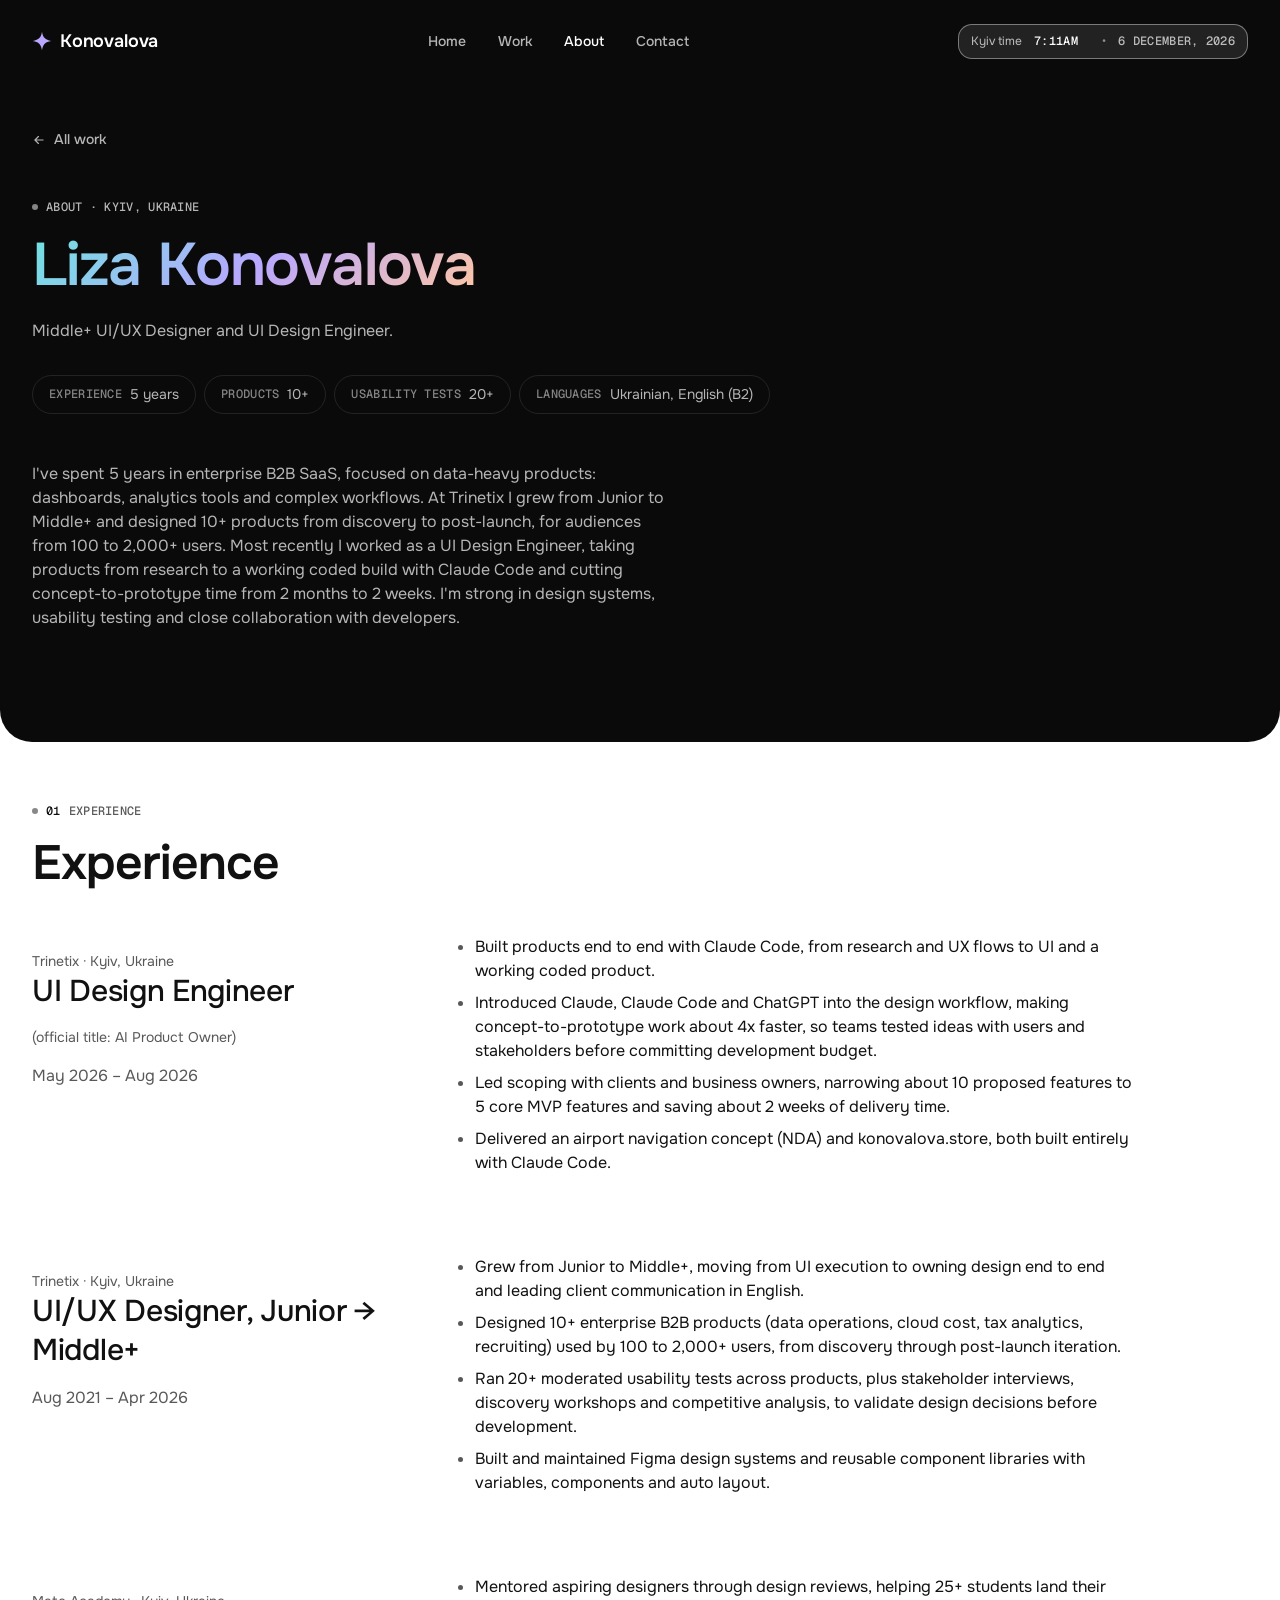
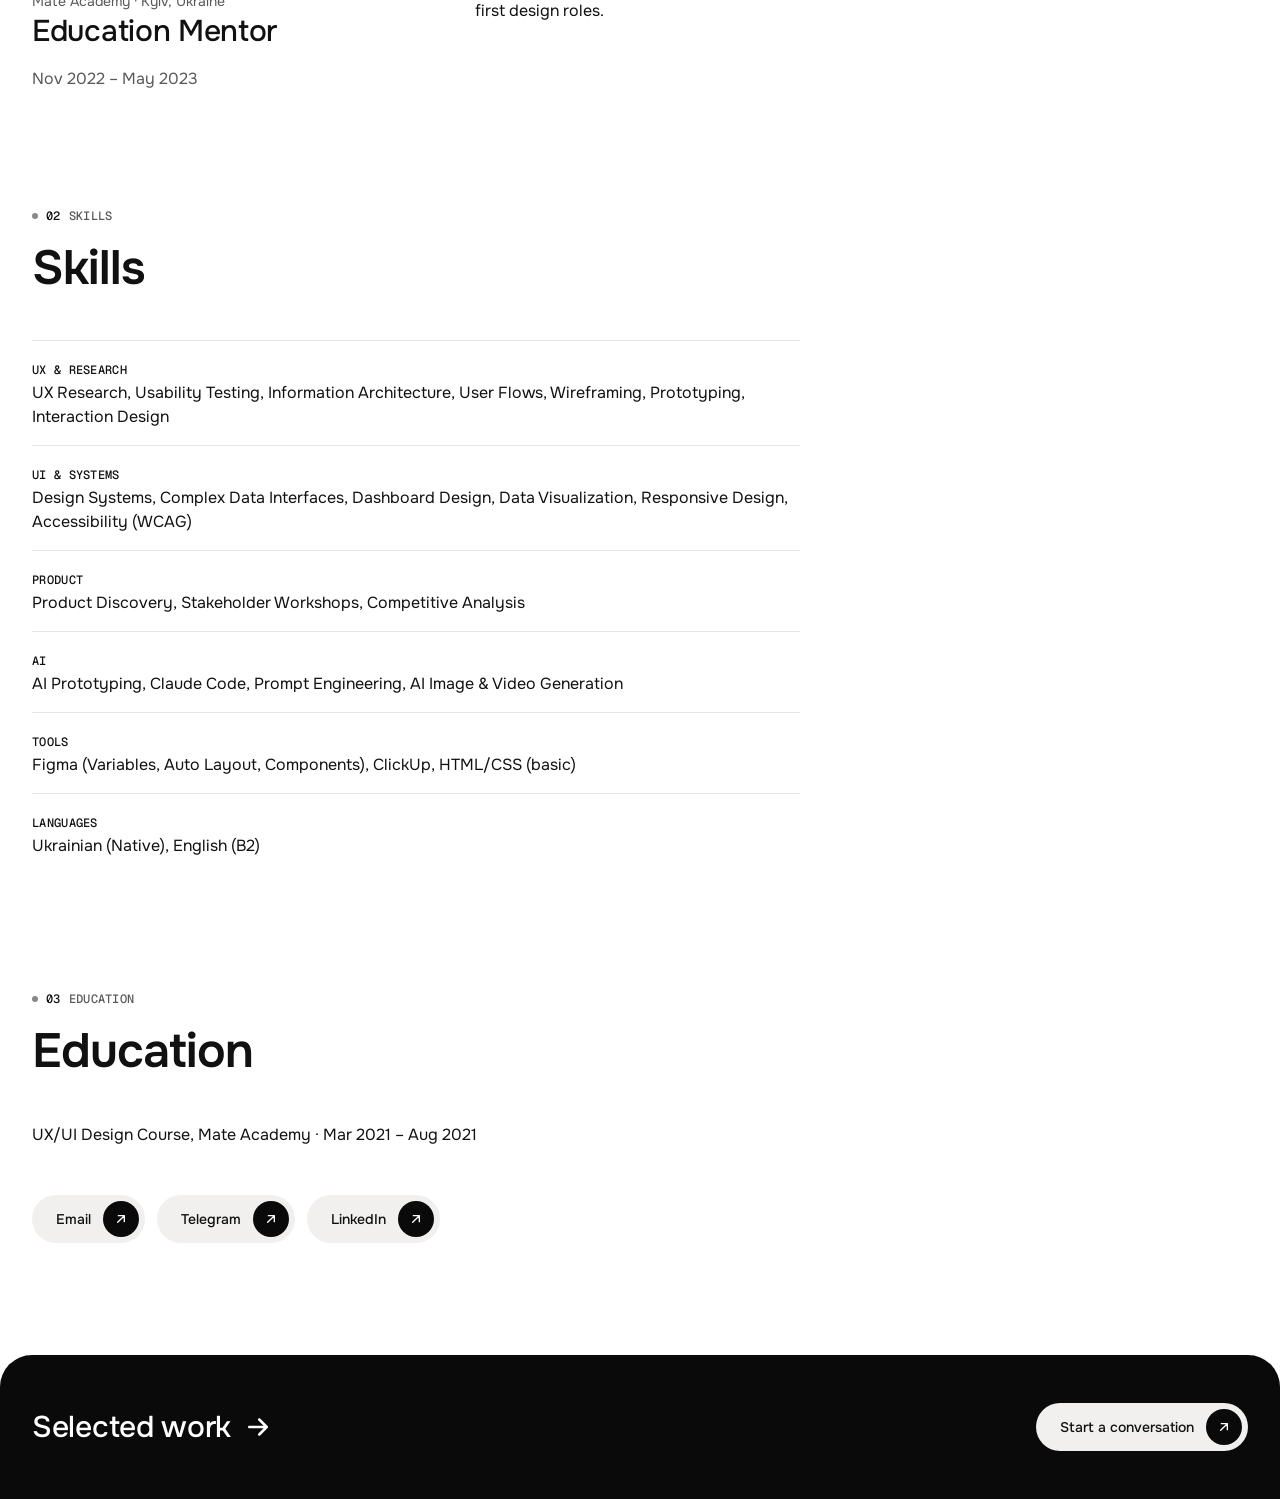
==== commit f31fd097: "Back-to-top button on all pages Co-Authored-By: Claude Opus 5.5 <noreply@anthropic.com>" ====
--- a/about/index.html
+++ b/about/index.html
@@ -34,19 +34,19 @@
 <div class="ink case-hero">
   <header class="top" id="hdr">
     <div class="shell">
-      <a class="logo" href="../prototype/index.html" aria-label="Liza Konovalova, home" data-holo="md"><svg class="ico" aria-hidden="true"><use href="#i-logo"/></svg>Konovalova</a>
+      <a class="logo" href="../index.html" aria-label="Liza Konovalova, home" data-holo="md"><svg class="ico" aria-hidden="true"><use href="#i-logo"/></svg>Konovalova</a>
       <nav aria-label="Primary"><ul class="pnav t-label">
-        <li><a href="../prototype/index.html#home">Home</a></li>
-        <li><a href="../prototype/index.html#works">Work</a></li>
+        <li><a href="../index.html#home">Home</a></li>
+        <li><a href="../index.html#works">Work</a></li>
         <li><a href="index.html" aria-current="page">About</a></li>
-        <li><a href="../prototype/index.html#contact">Contact</a></li>
+        <li><a href="../index.html#contact">Contact</a></li>
       </ul></nav>
       <div class="chip t-caption"><span class="lbl">Kyiv time</span><span class="t t-mono" data-time>9:41am</span><span class="sep">•</span><span class="dt t-mono" data-date>5 November, 2026</span></div>
     </div>
   </header>
 
   <section class="shell intro" id="intro" aria-labelledby="intro-title">
-    <a class="back t-label" href="../prototype/index.html#works" data-holo="md"><svg class="ico" aria-hidden="true"><use href="#i-l"/></svg>All work</a>
+    <a class="back t-label" href="../index.html#works" data-holo="md"><svg class="ico" aria-hidden="true"><use href="#i-l"/></svg>All work</a>
     <div><span class="eyebrow t-mono">About · Kyiv, Ukraine</span></div>
     <h1 class="t-h1" id="intro-title" tabindex="-1">Liza Konovalova</h1>
     <p class="sum t-body">Middle+ UI/UX Designer and UI Design Engineer.</p>
@@ -134,11 +134,12 @@
 <!-- End block (DESIGN.md §4.17): left "Selected work →" to the homepage work section, right the standard contact button. -->
 <section class="ink case-end" id="case-end" aria-label="Next">
   <div class="shell">
-    <a class="cend-next" href="../prototype/index.html#works" data-holo="md"><span class="t t-h4">Selected work<svg class="ico r" aria-hidden="true"><use href="#i-r"/></svg></span></a>
-    <a class="pill light arrow" href="../prototype/index.html#contact" data-holo="md">Start a conversation<span class="bd"><svg class="ico ur" aria-hidden="true"><use href="#i-ur"/></svg></span></a>
+    <a class="cend-next" href="../index.html#works" data-holo="md"><span class="t t-h4">Selected work<svg class="ico r" aria-hidden="true"><use href="#i-r"/></svg></span></a>
+    <a class="pill light arrow" href="../index.html#contact" data-holo="md">Start a conversation<span class="bd"><svg class="ico ur" aria-hidden="true"><use href="#i-ur"/></svg></span></a>
   </div>
 </section>
 
 <script src="../cases/shared/case.js"></script>
+<script src="../shared/totop.js" defer></script>
 </body>
 </html>
--- a/shared/components.css
+++ b/shared/components.css
@@ -14,3 +14,19 @@
   .pill:hover .bd .r{transform:translateX(3px)}
   .pill:hover .bd .ur{transform:translate(2px,-2px)}
 }
+
+/* back to top (§4.20): a round icon button built on .pill (.pill.dark on light pages, .pill.light on dark case bodies).
+   shared/totop.js adds it, shows it after two screens (.is-on) and lifts it (--totop-lift) above the footer contacts / end block.
+   visibility:hidden while off, so it is neither seen, focusable nor announced. */
+.totop{position:fixed;right:max(1.25rem, env(safe-area-inset-right, 0px));bottom:max(1.25rem, env(safe-area-inset-bottom, 0px));z-index:var(--z-header);
+  width:2.75rem;height:2.75rem;padding:0;justify-content:center;font-size:1rem;
+  translate:0 calc(-1 * var(--totop-lift, 0px));opacity:0;visibility:hidden;
+  transition:opacity var(--dur-micro) var(--ease-hover),visibility 0s linear var(--dur-micro),translate .35s var(--ease-hover),transform .35s var(--ease-hover)}
+@media (min-width:640px){.totop{right:max(2rem, env(safe-area-inset-right, 0px));bottom:max(2rem, env(safe-area-inset-bottom, 0px))}}
+.totop.is-on{opacity:1;visibility:visible;transition:opacity var(--dur-micro) var(--ease-hover),translate .35s var(--ease-hover),transform .35s var(--ease-hover)}
+.totop .ico{transform:rotate(-90deg)}
+/* a 1px ring in the opposite tone keeps ≥3:1 where the button passes over a section of its own colour */
+.totop.dark{box-shadow:0 0 0 1px var(--border-on-ink)}
+.totop.light{box-shadow:0 0 0 1px var(--border-ctl)}
+.totop:focus-visible{outline:2px solid var(--ring-light);outline-offset:2px}
+.totop.light:focus-visible{outline-color:var(--ring-ink)}
--- a/cases/shared/case.css
+++ b/cases/shared/case.css
@@ -80,6 +80,13 @@
 .back:focus-visible{color:var(--on-ink);transform:translateX(-4px)}
 .intro .eyebrow{margin-top:3rem}
 .intro h1{margin-top:1.25rem;max-width:18ch}
+/* display title in --holo-gradient (D1 amended 2026-11-13: holo as text fill for display titles only). Solid --on-ink first,
+   the gradient only where background-clip:text works; padding/margin give descenders room inside the clipped background */
+.intro h1{color:var(--on-ink)}
+@supports ((-webkit-background-clip:text) or (background-clip:text)){
+  .intro h1{width:fit-content;background:var(--holo-gradient);-webkit-background-clip:text;background-clip:text;color:transparent;padding-bottom:.12em;margin-bottom:-.12em} /* fit-content: the gradient spans the words, not the 18ch box */
+}
+@media (forced-colors:active){.intro h1{background:none;color:CanvasText}}
 .intro h1:focus{outline:none}
 .intro h1:focus-visible{outline:2px solid var(--ring-ink)}
 .intro .sum{margin-top:1.5rem;max-width:40rem;color:var(--on-ink-2)}
